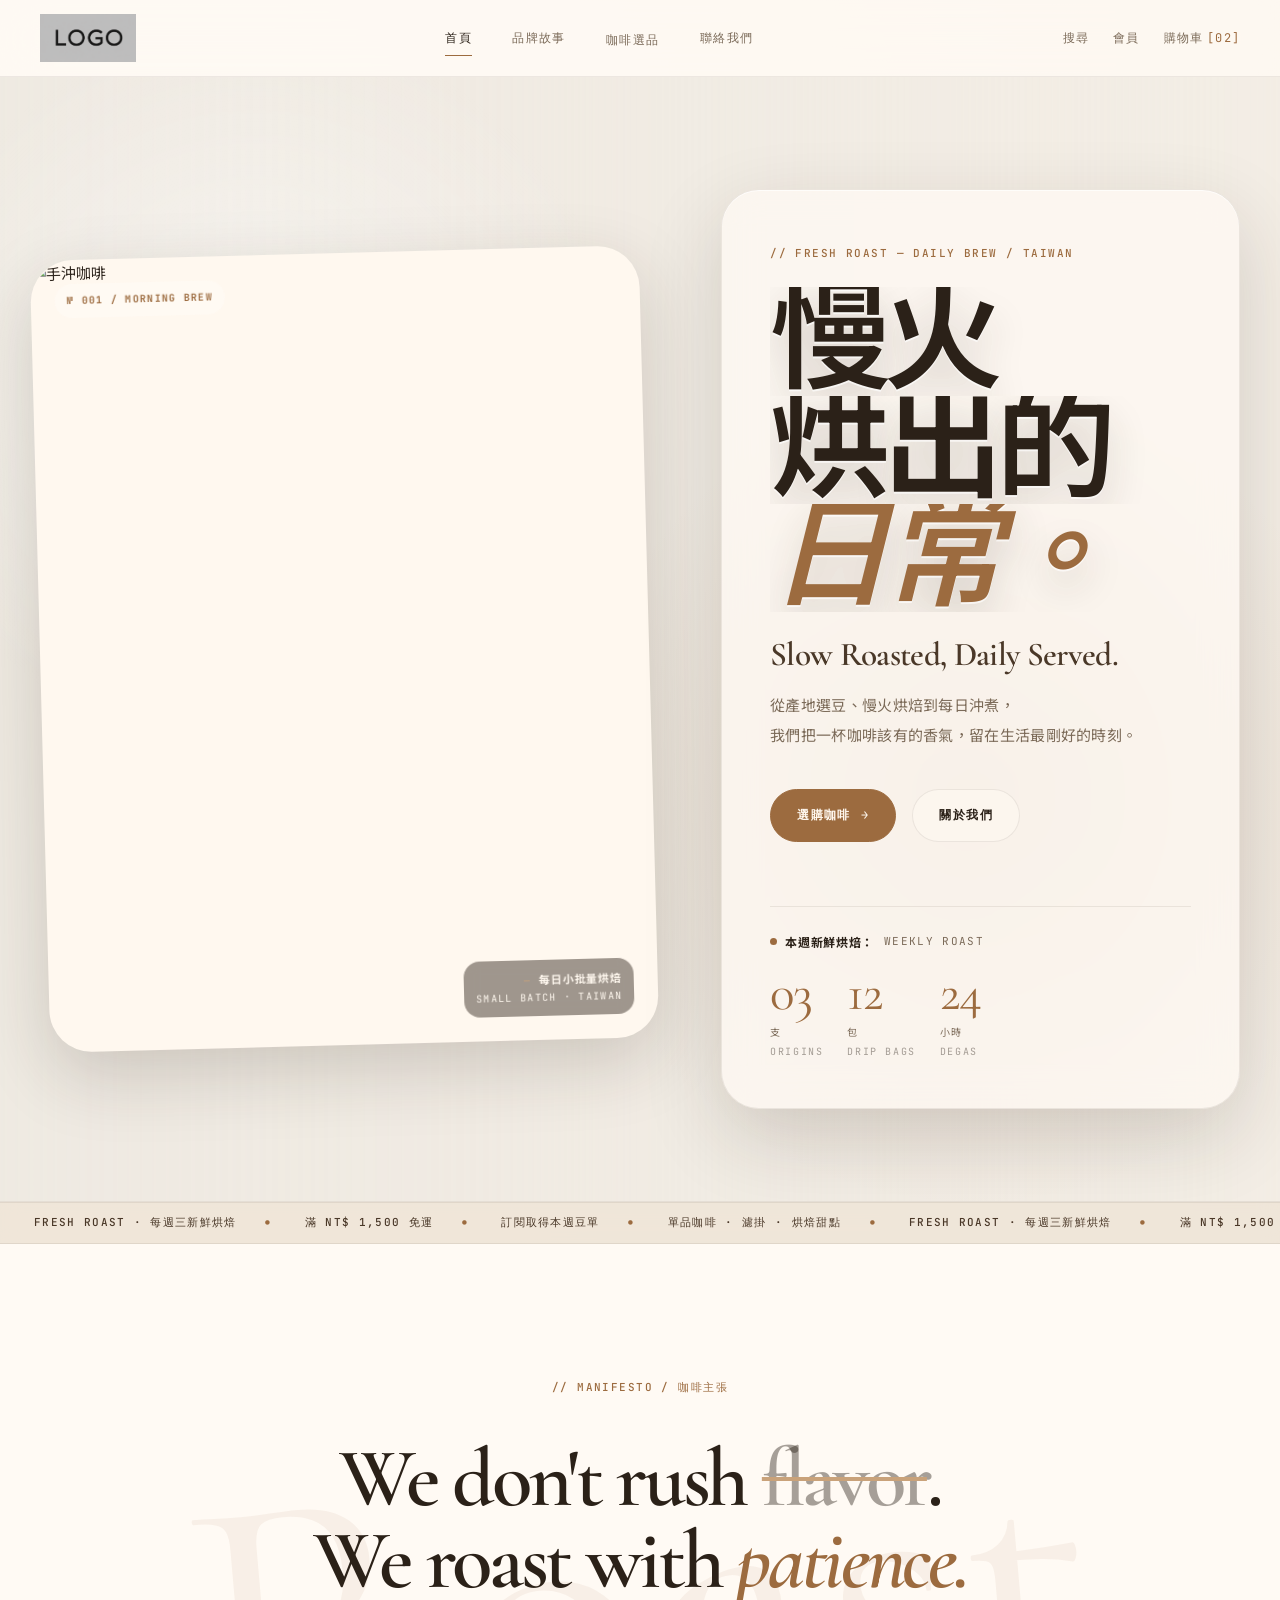
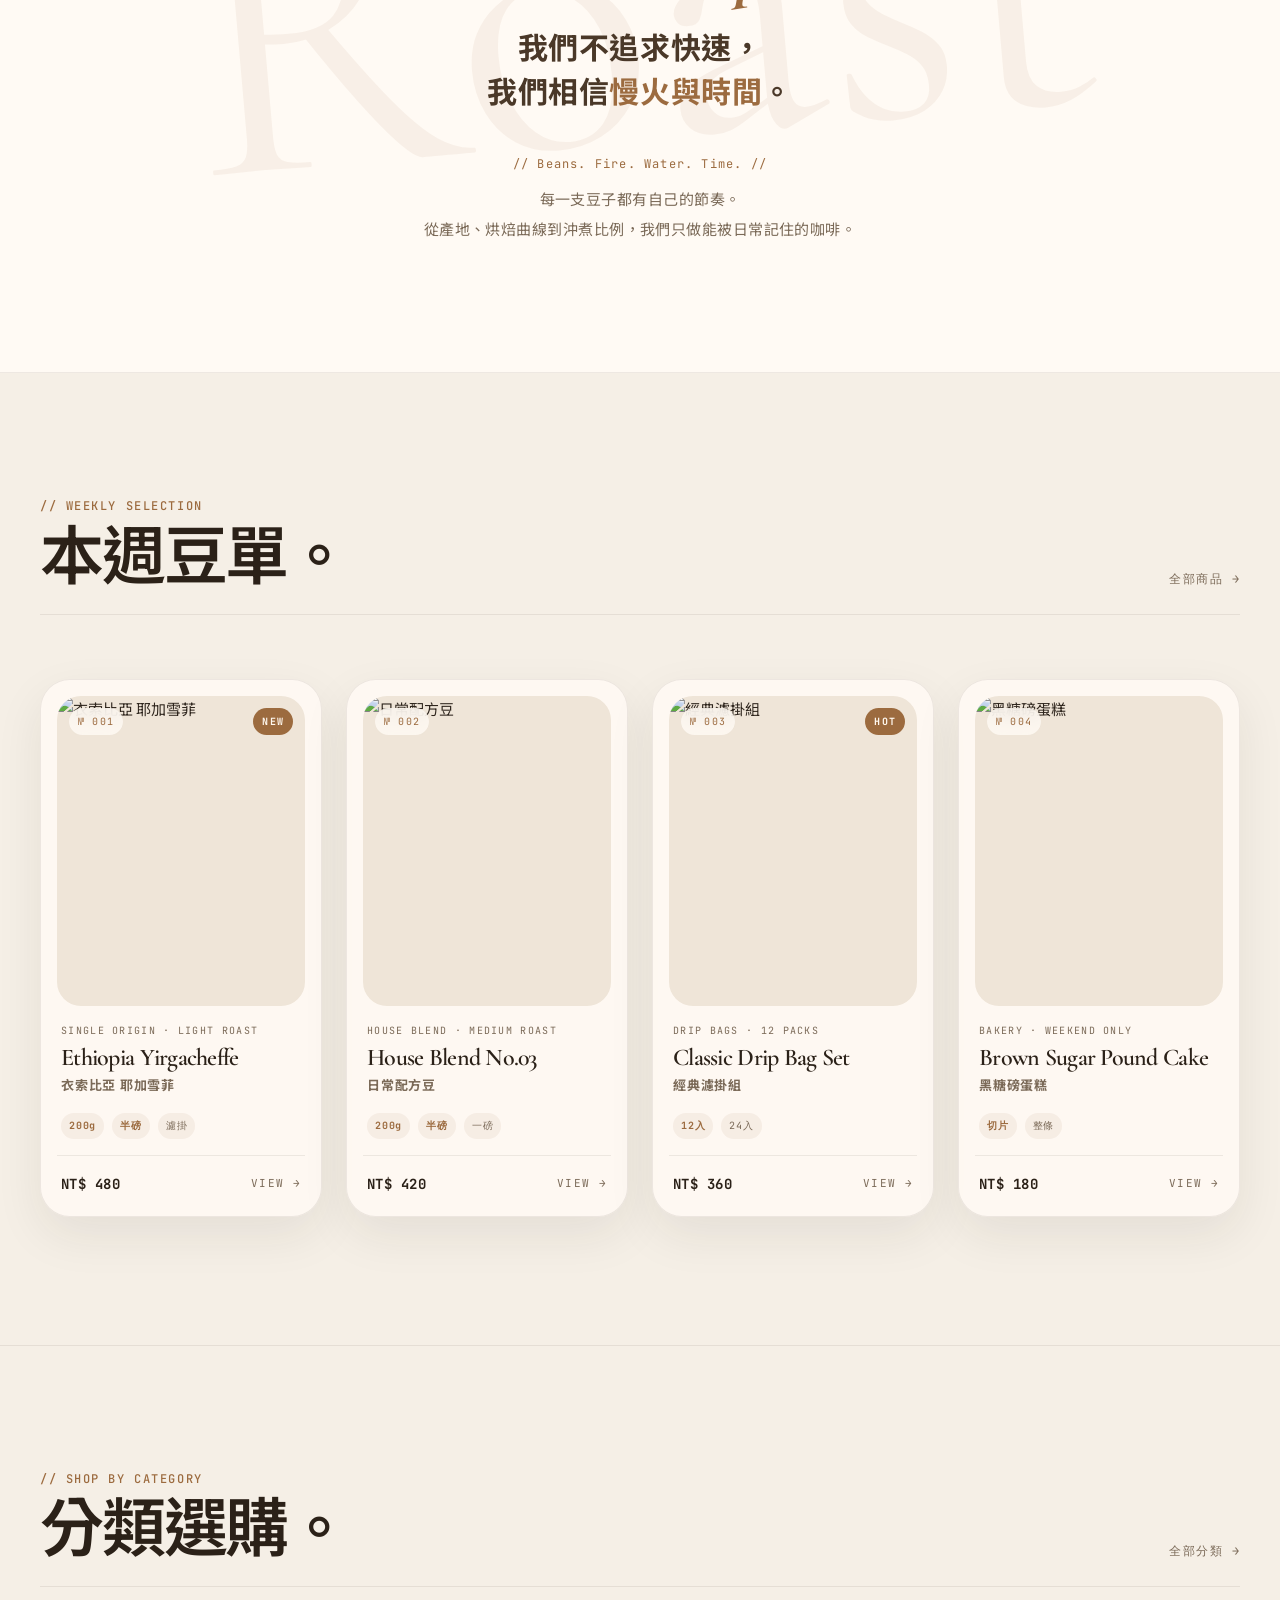
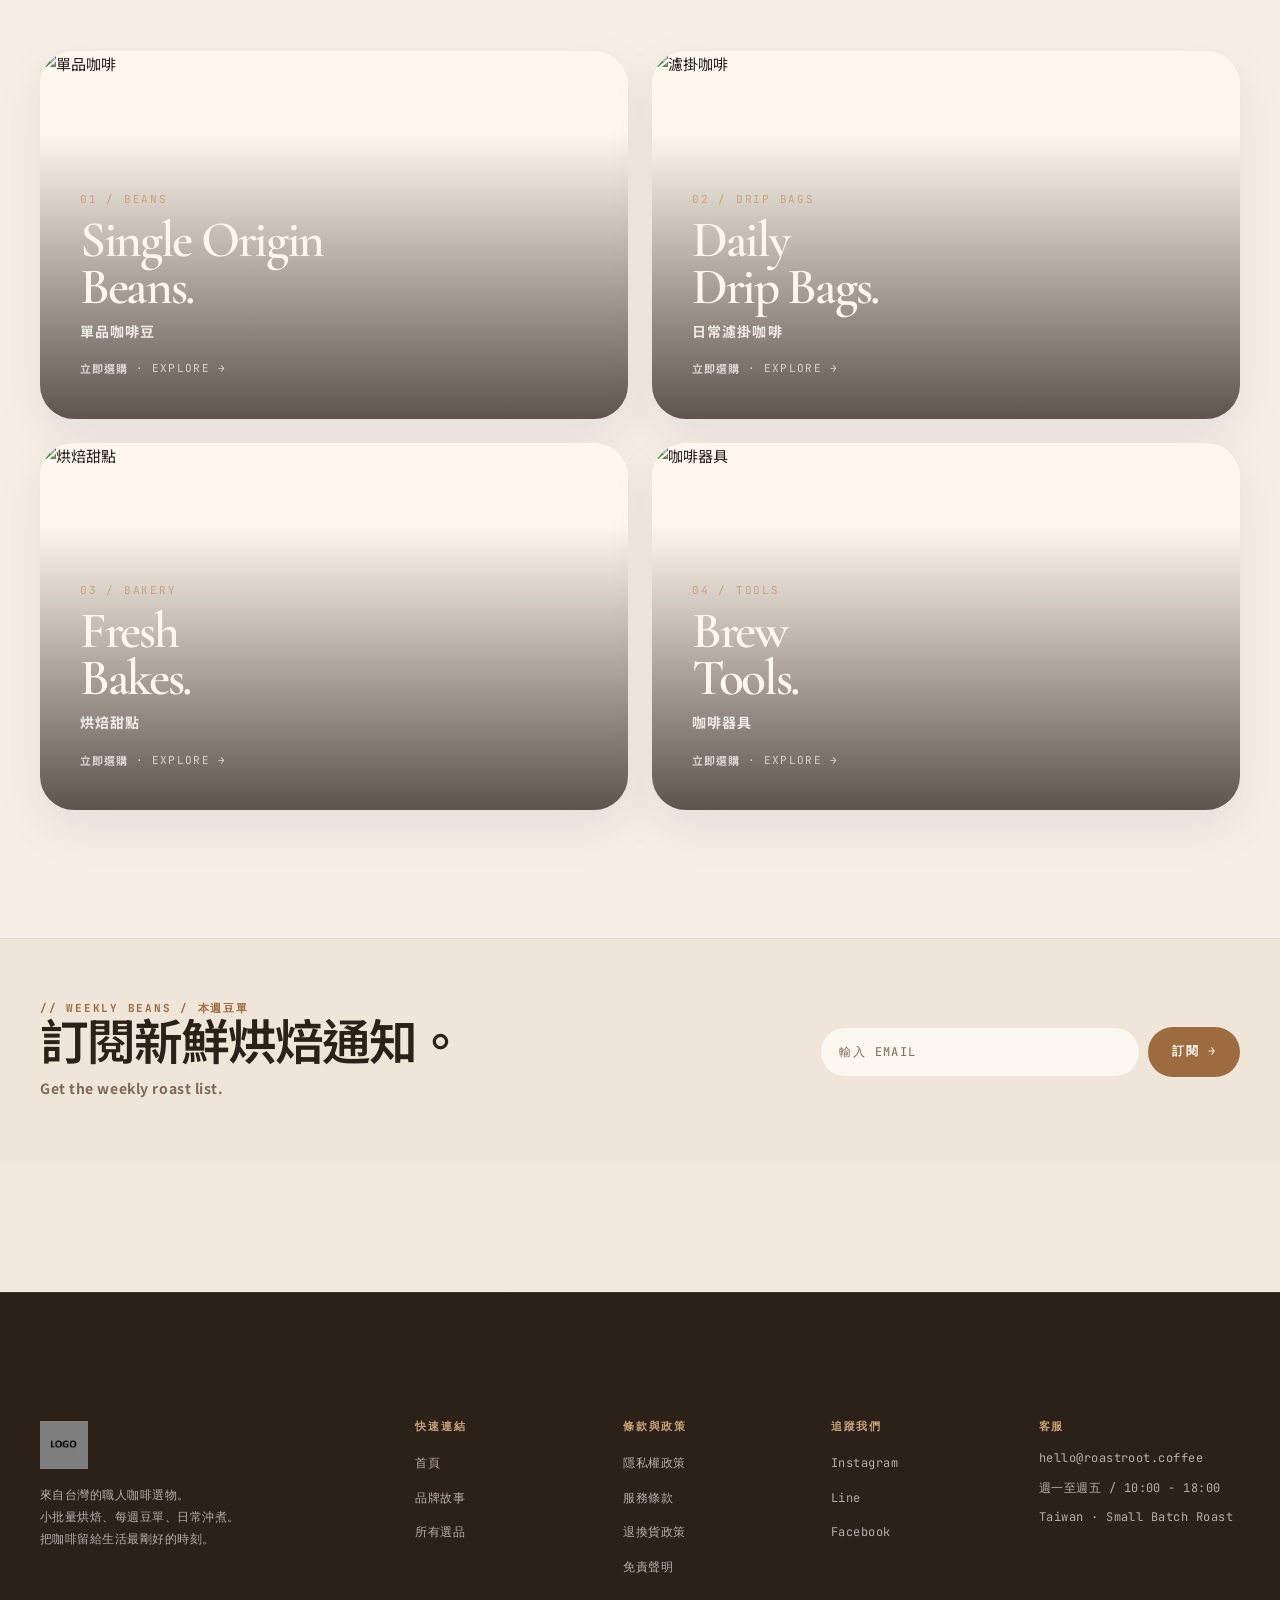
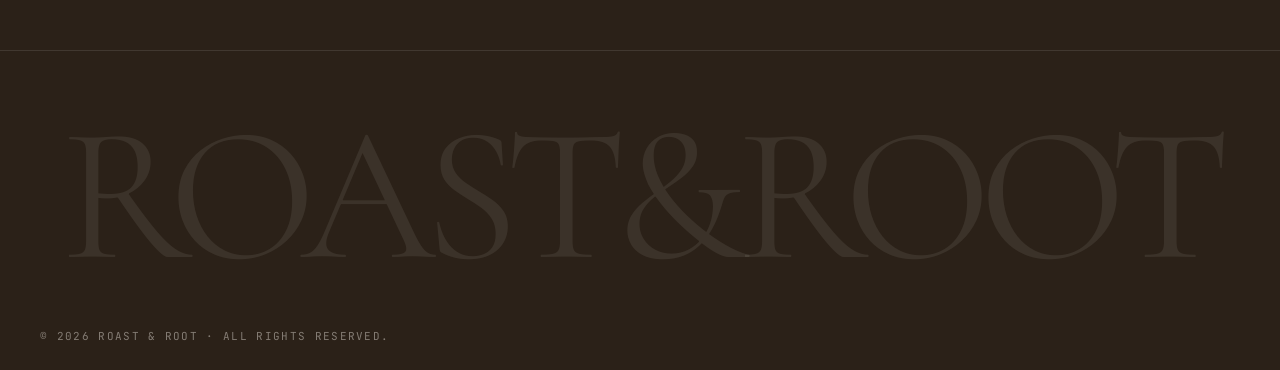
==== index/index.html @ e5cdeaae "first commit" ====
<!DOCTYPE html>
<html lang="zh-Hant">
<head>
  <meta charset="UTF-8">
  <meta name="viewport" content="width=device-width, initial-scale=1.0">
  <meta name="description" content="ROAST & ROOT — 職人咖啡選物。單品咖啡、濾掛咖啡、烘焙甜點與咖啡器具。">
  <meta property="og:title" content="ROAST & ROOT — Fresh Roast Daily Brew">
  <meta property="og:description" content="慢火烘焙 · 每週新鮮豆單 · 把咖啡留給生活剛好的時刻。">
  <title>ROAST & ROOT — 職人咖啡選物</title>
  <link rel="stylesheet" href="../css/base.css">
  <link rel="stylesheet" href="../css/index.css">
</head>
<body>

  <!-- HEADER -->
  <header class="header">
    <div class="header-container">
      <a href="../index/index.html" class="logo">
        <img src="../assets/logo/logo.png" alt="ROAST & ROOT">
      </a>

      <button class="menu-toggle" id="menuToggle" aria-label="開啟選單" aria-expanded="false">
        <span></span><span></span><span></span>
      </button>

      <nav class="nav-menu">
        <a href="../index/index.html" class="active">首頁</a>
        <a href="../about/about.html">品牌故事</a>
        <div class="nav-dropdown">
          <a href="../product/product.html" class="nav-dropdown-trigger">咖啡選品</a>
          <div class="nav-dropdown-menu">
            <a href="../product/product.html">全部商品</a>
            <a href="../product/product.html?category=beans">單品咖啡 / Beans</a>
            <a href="../product/product.html?category=drip">濾掛咖啡 / Drip Bags</a>
            <a href="../product/product.html?category=bakery">烘焙甜點 / Bakery</a>
            <a href="../product/product.html?category=tools">咖啡器具 / Tools</a>
          </div>
        </div>
        <a href="#footer">聯絡我們</a>
      </nav>

      <div class="nav-icons">
        <a href="#">搜尋</a>
        <a href="#">會員</a>
        <a href="#">購物車<span class="cart-count">[02]</span></a>
      </div>
    </div>
  </header>

  <!-- Mobile Drawer -->
  <div class="mobile-drawer" id="mobileDrawer">
    <div class="mobile-drawer-inner">
      <a href="../index/index.html" class="drawer-link active">首頁</a>
      <a href="../about/about.html" class="drawer-link">品牌故事</a>
      <div class="drawer-dropdown">
        <button class="drawer-dropdown-toggle" id="drawerDropdownToggle" type="button">
          咖啡選品 <span class="drawer-arrow">⌄</span>
        </button>
        <div class="drawer-submenu" id="drawerSubmenu">
          <a href="../product/product.html" class="drawer-sublink">全部商品</a>
          <a href="../product/product.html?category=beans" class="drawer-sublink">單品咖啡 / Beans</a>
          <a href="../product/product.html?category=drip" class="drawer-sublink">濾掛咖啡 / Drip Bags</a>
          <a href="../product/product.html?category=bakery" class="drawer-sublink">烘焙甜點 / Bakery</a>
          <a href="../product/product.html?category=tools" class="drawer-sublink">咖啡器具 / Tools</a>
        </div>
      </div>
      <a href="#footer" class="drawer-link">聯絡我們</a>
      <div class="mobile-drawer-icons">
        <a href="#">搜尋</a>
        <a href="#">會員</a>
        <a href="#">購物車 (2)</a>
      </div>
    </div>
  </div>

  <!-- HERO -->
  <section class="hero">
    <div class="hero-grid">
     <div class="hero-right">
        <span class="hero-image-tag">№ 001 / Morning Brew</span>
        <img src="https://images.unsplash.com/photo-1495474472287-4d71bcdd2085?auto=format&fit=crop&w=900&q=80" alt="手沖咖啡">
        <div class="hero-image-meta">
          <span class="line-deco">
            <span class="zh">每日小批量烘焙</span>
          </span><br>
          Small Batch · Taiwan
        </div>
      </div>

      <div class="hero-left">
        <span class="kicker">// Fresh Roast — Daily Brew / Taiwan</span>
        <h1 class="hero-title">
          <span class="line"><span>慢火</span></span>
          <span class="line"><span>烘出的</span></span>
          <span class="line"><span class="accent-text">日常。</span></span>
        </h1>
        <p class="hero-sub">Slow Roasted, Daily Served.</p>
        <p class="hero-desc">
          從產地選豆、慢火烘焙到每日沖煮，<br>
          我們把一杯咖啡該有的香氣，留在生活最剛好的時刻。
        </p>
        <div class="hero-cta-row">
          <a href="../product/product.html" class="btn btn-accent">
            選購咖啡 <span class="arrow">→</span>
          </a>
          <a href="../about/about.html" class="btn btn-outline">
            關於我們
          </a>
        </div>

        <div class="countdown">
          <div class="countdown-label">
            <span class="blink"></span>
            <span class="zh">本週新鮮烘焙：</span>
            Weekly Roast
          </div>
          <div class="countdown-timer">
            <div class="countdown-unit">
              <span class="countdown-num">03</span>
              <span class="countdown-text"><span class="zh">支</span>Origins</span>
            </div>
            <div class="countdown-unit">
              <span class="countdown-num">12</span>
              <span class="countdown-text"><span class="zh">包</span>Drip Bags</span>
            </div>
            <div class="countdown-unit">
              <span class="countdown-num">24</span>
              <span class="countdown-text"><span class="zh">小時</span>Degas</span>
            </div>
          </div>
        </div>
      </div>

      
    </div>
  </section>

  <!-- 跑馬燈：移到 HERO 下方 -->
  <div class="top-marquee">
    <div class="marquee-track">
      <span>Fresh Roast · 每週三新鮮烘焙</span>
      <span>滿 NT$ 1,500 免運</span>
      <span>訂閱取得本週豆單</span>
      <span>單品咖啡 · 濾掛 · 烘焙甜點</span>
      <span>Fresh Roast · 每週三新鮮烘焙</span>
      <span>滿 NT$ 1,500 免運</span>
      <span>訂閱取得本週豆單</span>
      <span>單品咖啡 · 濾掛 · 烘焙甜點</span>
    </div>
  </div>

  <!-- MANIFESTO 品牌主張 -->
  <section class="manifesto">
    <div class="manifesto-container">
      <div class="manifesto-kicker">
        <span class="kicker">// Manifesto / 咖啡主張</span>
      </div>
      <h2 class="manifesto-title">
        We don't rush <span class="strike">flavor</span>.<br>
        We roast with <span class="glow">patience.</span>
      </h2>
      <p class="manifesto-subtitle">
        我們不追求快速，<br>
        我們相信<span class="accent-text">慢火與時間</span>。
      </p>
      <p class="manifesto-desc">
        <span class="mono">// Beans. Fire. Water. Time. //</span>
        每一支豆子都有自己的節奏。<br>
        從產地、烘焙曲線到沖煮比例，我們只做能被日常記住的咖啡。
      </p>
    </div>
  </section>

  <!-- LATEST 本週精選 -->
  <section class="drop-section">
    <div class="section-head">
      <h2>
        <span class="small">// Weekly Selection</span>
        本週豆單。
      </h2>
      <a href="../product/product.html" class="section-head-link">全部商品 →</a>
    </div>

    <div class="drop-grid">
      <a href="../product-detail/product-detail.html" class="product-card">
        <div class="product-card-img">
          <span class="product-card-num">№ 001</span>
          <span class="product-card-badge">New</span>
          <img src="https://images.unsplash.com/photo-1442512595331-e89e73853f31?auto=format&fit=crop&w=600&q=80" alt="衣索比亞 耶加雪菲">
        </div>
        <span class="product-card-tag">Single Origin · Light Roast</span>
        <h3 class="product-card-name">Ethiopia Yirgacheffe</h3>
        <p class="product-card-name-zh">衣索比亞 耶加雪菲</p>
        <div class="product-card-sizes">
          <span class="in-stock">200g</span>
          <span class="in-stock">半磅</span>
          <span class="available">濾掛</span>
        </div>
        <div class="product-card-footer">
          <span class="product-card-price">NT$ 480</span>
          <span class="product-card-link">View →</span>
        </div>
      </a>

      <a href="../product-detail/product-detail.html" class="product-card">
        <div class="product-card-img">
          <span class="product-card-num">№ 002</span>
          <img src="https://images.unsplash.com/photo-1514432324607-a09d9b4aefdd?auto=format&fit=crop&w=600&q=80" alt="日常配方豆">
        </div>
        <span class="product-card-tag">House Blend · Medium Roast</span>
        <h3 class="product-card-name">House Blend No.03</h3>
        <p class="product-card-name-zh">日常配方豆</p>
        <div class="product-card-sizes">
          <span class="in-stock">200g</span>
          <span class="in-stock">半磅</span>
          <span class="available">一磅</span>
        </div>
        <div class="product-card-footer">
          <span class="product-card-price">NT$ 420</span>
          <span class="product-card-link">View →</span>
        </div>
      </a>

      <a href="../product-detail/product-detail.html" class="product-card">
        <div class="product-card-img">
          <span class="product-card-num">№ 003</span>
          <span class="product-card-badge">Hot</span>
          <img src="https://images.unsplash.com/photo-1511920170033-f8396924c348?auto=format&fit=crop&w=600&q=80" alt="經典濾掛組">
        </div>
        <span class="product-card-tag">Drip Bags · 12 Packs</span>
        <h3 class="product-card-name">Classic Drip Bag Set</h3>
        <p class="product-card-name-zh">經典濾掛組</p>
        <div class="product-card-sizes">
          <span class="in-stock">12入</span>
          <span class="available">24入</span>
        </div>
        <div class="product-card-footer">
          <span class="product-card-price">NT$ 360</span>
          <span class="product-card-link">View →</span>
        </div>
      </a>

      <a href="../product-detail/product-detail.html" class="product-card">
        <div class="product-card-img">
          <span class="product-card-num">№ 004</span>
          <img src="https://images.unsplash.com/photo-1509440159596-0249088772ff?auto=format&fit=crop&w=600&q=80" alt="黑糖磅蛋糕">
        </div>
        <span class="product-card-tag">Bakery · Weekend Only</span>
        <h3 class="product-card-name">Brown Sugar Pound Cake</h3>
        <p class="product-card-name-zh">黑糖磅蛋糕</p>
        <div class="product-card-sizes">
          <span class="in-stock">切片</span>
          <span class="available">整條</span>
        </div>
        <div class="product-card-footer">
          <span class="product-card-price">NT$ 180</span>
          <span class="product-card-link">View →</span>
        </div>
      </a>
    </div>
  </section>

  <!-- CATEGORIES 商品分類 -->
  <section class="cat-section">
    <div class="section-head">
      <h2>
        <span class="small">// Shop By Category</span>
        分類選購。
      </h2>
      <a href="../product/product.html" class="section-head-link">全部分類 →</a>
    </div>

    <div class="cat-grid">
      <a href="../product/product.html?category=beans" class="cat-item">
        <img src="https://images.unsplash.com/photo-1442512595331-e89e73853f31?auto=format&fit=crop&w=900&q=80" alt="單品咖啡">
        <div class="cat-overlay">
          <span class="cat-num">01 / Beans</span>
          <h3 class="cat-name">Single Origin<br>Beans.</h3>
          <p class="cat-name-zh">單品咖啡豆</p>
          <span class="cat-desc">
            <span class="zh">立即選購</span> <span>·</span> Explore <span class="arrow">→</span>
          </span>
        </div>
      </a>

      <a href="../product/product.html?category=drip" class="cat-item">
        <img src="https://images.unsplash.com/photo-1498804103079-a6351b050096?auto=format&fit=crop&w=900&q=80" alt="濾掛咖啡">
        <div class="cat-overlay">
          <span class="cat-num">02 / Drip Bags</span>
          <h3 class="cat-name">Daily<br>Drip Bags.</h3>
          <p class="cat-name-zh">日常濾掛咖啡</p>
          <span class="cat-desc">
            <span class="zh">立即選購</span> <span>·</span> Explore <span class="arrow">→</span>
          </span>
        </div>
      </a>

      <a href="../product/product.html?category=bakery" class="cat-item">
        <img src="https://images.unsplash.com/photo-1509440159596-0249088772ff?auto=format&fit=crop&w=900&q=80" alt="烘焙甜點">
        <div class="cat-overlay">
          <span class="cat-num">03 / Bakery</span>
          <h3 class="cat-name">Fresh<br>Bakes.</h3>
          <p class="cat-name-zh">烘焙甜點</p>
          <span class="cat-desc">
            <span class="zh">立即選購</span> <span>·</span> Explore <span class="arrow">→</span>
          </span>
        </div>
      </a>

      <a href="../product/product.html?category=tools" class="cat-item">
        <img src="https://images.unsplash.com/photo-1521302080334-4bebac2763a6?auto=format&fit=crop&w=900&q=80" alt="咖啡器具">
        <div class="cat-overlay">
          <span class="cat-num">04 / Tools</span>
          <h3 class="cat-name">Brew<br>Tools.</h3>
          <p class="cat-name-zh">咖啡器具</p>
          <span class="cat-desc">
            <span class="zh">立即選購</span> <span>·</span> Explore <span class="arrow">→</span>
          </span>
        </div>
      </a>
    </div>
  </section>

  <!-- NEWSLETTER 訂閱 -->
  <section class="news-strip">
    <div class="news-container">
      <div>
        <h2 class="news-title">
          <span class="small">// Weekly Beans / 本週豆單</span>
          訂閱新鮮烘焙通知。
        </h2>
        <p class="news-sub">Get the weekly roast list.</p>
      </div>
      <form class="news-form" onsubmit="event.preventDefault(); alert('已訂閱成功');">
        <input type="email" placeholder="輸入 Email" required>
        <button type="submit">訂閱 →</button>
      </form>
    </div>
  </section>

  <!-- FOOTER -->
  <footer id="footer" class="footer-main">
    <div class="footer-top-container">
      <div class="footer-brand">
        <a href="../index/index.html" class="logo">
          <img src="../assets/logo/logo02.png" alt="ROAST & ROOT">
        </a>
        <p>
          來自台灣的職人咖啡選物。<br>
          小批量烘焙、每週豆單、日常沖煮。<br>
          把咖啡留給生活最剛好的時刻。
        </p>
      </div>

      <div class="footer-column">
        <h4>快速連結</h4>
        <ul>
          <li><a href="../index/index.html">首頁</a></li>
          <li><a href="../about/about.html">品牌故事</a></li>
          <li><a href="../product/product.html">所有選品</a></li>
        </ul>
      </div>

      <div class="footer-column">
        <h4>條款與政策</h4>
        <ul>
          <li><a href="#">隱私權政策</a></li>
          <li><a href="#">服務條款</a></li>
          <li><a href="#">退換貨政策</a></li>
          <li><a href="#">免責聲明</a></li>
        </ul>
      </div>

      <div class="footer-column">
        <h4>追蹤我們</h4>
        <ul>
          <li><a href="#">Instagram</a></li>
          <li><a href="#">Line</a></li>
          <li><a href="#">Facebook</a></li>
        </ul>
      </div>

      <div class="footer-column">
        <h4>客服</h4>
        <p>hello@roastroot.coffee</p>
        <p>週一至週五 / 10:00 - 18:00</p>
        <p>Taiwan · Small Batch Roast</p>
      </div>
    </div>

    <div class="footer-big-text">ROAST&ROOT</div>

    <div class="footer-bottom">
      <p>© 2026 ROAST & ROOT · All Rights Reserved.</p>
    </div>
  </footer>

  <script>
    // ── Header / Drawer ──
    const menuToggle = document.getElementById('menuToggle');
    const mobileDrawer = document.getElementById('mobileDrawer');
    const drawerDropdownToggle = document.getElementById('drawerDropdownToggle');
    const drawerSubmenu = document.getElementById('drawerSubmenu');

    if (menuToggle && mobileDrawer) {
      menuToggle.addEventListener('click', () => {
        menuToggle.classList.toggle('active');
        mobileDrawer.classList.toggle('active');
        menuToggle.setAttribute(
          'aria-expanded',
          menuToggle.classList.contains('active')
        );
      });
    }

    if (drawerDropdownToggle && drawerSubmenu) {
      drawerDropdownToggle.addEventListener('click', () => {
        drawerDropdownToggle.classList.toggle('active');
        drawerSubmenu.classList.toggle('active');
      });
    }
  </script>
</body>
</html>
---- css/base.css ----
/* =========================================
   ROAST & ROOT — Design Tokens
   Vol.07 / Coffee · Warm · Editorial
   ========================================= */
@import url('https://fonts.googleapis.com/css2?family=Cormorant+Garamond:wght@500;600;700&family=JetBrains+Mono:wght@400;500;700&family=Noto+Sans+TC:wght@400;500;700;900&display=swap');

:root {
  --color-cream:       #F5EFE6;
  --color-paper:       #FFFAF4;
  --color-oat:         #EFE5D8;
  --color-latte:       #E2D1BF;
  --color-clay:        #C9A27A;
  --color-roast:       #9C6B3F;
  --color-espresso:    #2B2118;
  --color-coffee:      #4A3828;
  --color-muted:       #7B6A58;
  --color-soft:        rgba(43, 33, 24, 0.08);
  --color-soft-strong: rgba(43, 33, 24, 0.14);

  --bg-page:           var(--color-cream);
  --bg-surface:        var(--color-paper);
  --bg-card:           #FFF8EF;
  --bg-inverse:        var(--color-espresso);
  --text-primary:      var(--color-espresso);
  --text-secondary:    var(--color-muted);
  --text-tertiary:     rgba(43, 33, 24, 0.42);
  --text-inverse:      #FFF8EF;
  --accent:            var(--color-roast);
  --accent-hover:      #7F5432;
  --border-line:       var(--color-soft);
  --border-acid:       rgba(156, 107, 63, 0.22);

  --font-display:      'Cormorant Garamond', 'Noto Sans TC', serif;
  --font-sans:         'Noto Sans TC', system-ui, sans-serif;
  --font-mono:         'JetBrains Mono', monospace;

  --space-1: 4px;   --space-2: 8px;   --space-3: 16px;
  --space-4: 24px;  --space-5: 40px;  --space-6: 64px;
  --space-7: 96px;  --space-8: 128px;

  --container-max:     1440px;
  --header-height:     76px;
  --marquee-height:    42px;

  --radius:            28px;
  --radius-sm:         18px;
  --shadow-soft:       0 18px 48px rgba(43, 33, 24, 0.08);
  --shadow-lift:       0 26px 72px rgba(43, 33, 24, 0.14);
}

*, *::before, *::after { box-sizing: border-box; margin: 0; padding: 0; }
html { -webkit-text-size-adjust: 100%; scroll-behavior: smooth; }
body {
  font-family: var(--font-sans);
  font-size: 15px;
  line-height: 1.75;
  color: var(--text-primary);
  background:
    radial-gradient(circle at 12% 8%, rgba(255,255,255,0.7), transparent 28%),
    linear-gradient(180deg, var(--color-cream), #F1E7DA 100%);
  -webkit-font-smoothing: antialiased;
  overflow-x: hidden;
}
img { max-width: 100%; display: block; }
a { color: inherit; text-decoration: none; }
button { font-family: inherit; cursor: pointer; background: none; border: none; color: inherit; }

h1, h2, h3, h4 {
  font-family: var(--font-display);
  font-weight: 600;
  line-height: 0.98;
  margin: 0;
  letter-spacing: -0.035em;
  color: var(--text-primary);
  text-transform: none;
}
::selection { background: var(--accent); color: var(--text-inverse); }

.logo {
  display: flex;
  align-items: center;
  gap: 8px;
  font-family: var(--font-display);
  font-size: 26px;
  font-weight: 700;
  letter-spacing: -0.03em;
  color: var(--text-primary);
}
.logo img { height: 48px; width: auto; object-fit: contain; display: block; }
.logo .dot {
  width: 7px; height: 7px; background: var(--accent); display: inline-block;
  border-radius: 50%; margin-left: 3px; box-shadow: 0 0 0 6px rgba(156,107,63,0.10);
}

.kicker {
  font-family: var(--font-mono);
  font-size: 11px;
  font-weight: 500;
  letter-spacing: 0.13em;
  color: var(--accent);
  text-transform: uppercase;
  display: inline-block;
}

/* Info strip moved below hero */
.top-marquee {
  height: var(--marquee-height);
  background: rgba(239, 229, 216, 0.9);
  color: var(--color-coffee);
  overflow: hidden;
  position: relative;
  border-top: 1px solid var(--border-line);
  border-bottom: 1px solid var(--border-line);
  backdrop-filter: blur(10px);
}
.marquee-track {
  display: flex;
  align-items: center;
  height: 100%;
  white-space: nowrap;
  animation: marquee 56s linear infinite;
}
.marquee-track span {
  font-family: var(--font-mono);
  font-size: 11px;
  font-weight: 500;
  letter-spacing: 0.12em;
  text-transform: uppercase;
  padding: 0 34px;
  position: relative;
}
.marquee-track span::after {
  content: "•";
  position: absolute;
  right: -4px;
  top: 50%;
  transform: translateY(-50%);
  font-size: 18px;
  color: var(--accent);
}
@keyframes marquee { from { transform: translateX(0); } to { transform: translateX(-50%); } }

.header {
  position: sticky;
  top: 0;
  z-index: 100;
  background: rgba(255, 250, 244, 0.76);
  backdrop-filter: blur(22px);
  -webkit-backdrop-filter: blur(22px);
  border-bottom: 1px solid var(--border-line);
}
.header-container {
  max-width: var(--container-max);
  margin: 0 auto;
  height: var(--header-height);
  padding: 0 var(--space-5);
  display: flex;
  align-items: center;
  justify-content: space-between;
  gap: var(--space-4);
}
.nav-menu { display: flex; align-items: center; gap: var(--space-5); }
.nav-menu > a, .nav-dropdown-trigger {
  font-family: var(--font-mono);
  font-size: 12px;
  font-weight: 500;
  letter-spacing: 0.12em;
  text-transform: uppercase;
  color: var(--text-secondary);
  padding: 8px 0;
  position: relative;
  transition: color 0.2s;
}
.nav-menu > a:hover, .nav-dropdown-trigger:hover,
.nav-menu > a.active, .nav-dropdown-trigger.active { color: var(--text-primary); }
.nav-menu > a.active::before, .nav-dropdown-trigger.active::before {
  content: "";
  position: absolute;
  left: 0; right: 0; bottom: 1px;
  height: 1px;
  background: var(--accent);
}
.nav-dropdown { position: relative; }
.nav-dropdown-menu {
  position: absolute;
  top: calc(100% + 18px);
  left: 50%;
  transform: translateX(-50%) translateY(8px);
  min-width: 230px;
  background: rgba(255,250,244,0.95);
  border: 1px solid var(--border-line);
  border-radius: 20px;
  padding: 10px;
  box-shadow: var(--shadow-soft);
  opacity: 0;
  visibility: hidden;
  transition: opacity 0.2s, visibility 0.2s, transform 0.2s;
}
.nav-dropdown:hover .nav-dropdown-menu { opacity: 1; visibility: visible; transform: translateX(-50%) translateY(0); }
.nav-dropdown-menu a {
  display: block;
  padding: 12px 14px;
  border-radius: 14px;
  font-family: var(--font-mono);
  font-size: 11px;
  letter-spacing: 0.10em;
  text-transform: uppercase;
  color: var(--text-secondary);
  transition: color 0.15s, background 0.15s;
}
.nav-dropdown-menu a:hover { color: var(--accent); background: rgba(156,107,63,0.08); }
.nav-icons { display: flex; gap: var(--space-4); align-items: center; }
.nav-icons a {
  font-family: var(--font-mono); font-size: 12px; letter-spacing: 0.10em;
  text-transform: uppercase; color: var(--text-secondary); transition: color 0.2s;
}
.nav-icons a:hover, .cart-count { color: var(--accent); }
.cart-count { margin-left: 4px; }

.menu-toggle { display: none; width: 42px; height: 42px; flex-direction: column; justify-content: center; align-items: center; gap: 5px; }
.menu-toggle span { display: block; width: 22px; height: 2px; background: var(--text-primary); transition: transform 0.25s, opacity 0.25s; }
.menu-toggle.active span:nth-child(1) { transform: translateY(7px) rotate(45deg); }
.menu-toggle.active span:nth-child(2) { opacity: 0; }
.menu-toggle.active span:nth-child(3) { transform: translateY(-7px) rotate(-45deg); }

.mobile-drawer {
  position: fixed;
  top: var(--header-height);
  left: 0; right: 0; bottom: 0;
  background: rgba(255,250,244,0.98);
  transform: translateX(100%);
  transition: transform 0.3s ease;
  overflow-y: auto;
  z-index: 99;
  border-top: 1px solid var(--border-line);
}
.mobile-drawer.active { transform: translateX(0); }
.mobile-drawer-inner { padding: var(--space-5); }
.drawer-link, .drawer-dropdown-toggle {
  display: flex;
  justify-content: space-between;
  width: 100%;
  padding: 18px 0;
  font-family: var(--font-mono);
  font-size: 13px;
  letter-spacing: 0.14em;
  text-transform: uppercase;
  color: var(--text-primary);
  border-bottom: 1px solid var(--border-line);
}
.drawer-link.active { color: var(--accent); }
.drawer-dropdown { border-bottom: 1px solid var(--border-line); }
.drawer-dropdown-toggle { border-bottom: none; background: transparent; align-items: center; }
.drawer-arrow { transition: transform 0.25s; color: var(--accent); }
.drawer-dropdown-toggle.active .drawer-arrow { transform: rotate(180deg); }
.drawer-submenu { max-height: 0; overflow: hidden; transition: max-height 0.3s ease; }
.drawer-submenu.active { max-height: 420px; }
.drawer-sublink {
  display: block;
  padding: 12px 0 12px var(--space-4);
  font-family: var(--font-mono);
  font-size: 11px;
  letter-spacing: 0.12em;
  text-transform: uppercase;
  color: var(--text-secondary);
}
.mobile-drawer-icons { margin-top: var(--space-6); padding-top: var(--space-5); border-top: 1px solid var(--border-line); display: flex; flex-direction: column; gap: var(--space-3); }
.mobile-drawer-icons a { font-family: var(--font-mono); font-size: 11px; letter-spacing: 0.12em; text-transform: uppercase; color: var(--text-secondary); }

.btn {
  display: inline-flex; align-items: center; justify-content: center; gap: 10px;
  padding: 15px 26px;
  border-radius: 999px;
  font-family: var(--font-mono);
  font-size: 12px;
  font-weight: 700;
  letter-spacing: 0.12em;
  text-transform: uppercase;
  border: 1px solid var(--accent);
  background: var(--accent);
  color: var(--text-inverse);
  transition: transform 0.2s, background 0.2s, box-shadow 0.2s;
  cursor: pointer;
}
.btn:hover { transform: translateY(-2px); background: var(--accent-hover); box-shadow: 0 14px 30px rgba(156,107,63,0.18); }
.btn-outline { background: rgba(255,250,244,0.45); color: var(--text-primary); border-color: var(--border-line); }
.btn-outline:hover { background: var(--bg-surface); color: var(--text-primary); border-color: var(--accent); }
.btn-accent { background: var(--accent); border-color: var(--accent); color: var(--text-inverse); }
.btn .arrow { display: inline-block; transition: transform 0.2s; }
.btn:hover .arrow { transform: translateX(4px); }

.section-head {
  max-width: var(--container-max);
  margin: 0 auto var(--space-6);
  display: flex;
  justify-content: space-between;
  align-items: flex-end;
  gap: var(--space-4);
  padding-bottom: var(--space-4);
  border-bottom: 1px solid var(--border-line);
}
.section-head h2 { font-size: clamp(46px, 5vw, 76px); line-height: 0.95; }
.section-head h2 .small {
  display: block;
  font-family: var(--font-mono);
  font-size: 12px;
  font-weight: 500;
  letter-spacing: 0.13em;
  color: var(--accent);
  margin-bottom: var(--space-3);
  text-transform: uppercase;
}
.section-head-link { font-family: var(--font-mono); font-size: 12px; letter-spacing: 0.12em; text-transform: uppercase; color: var(--text-secondary); white-space: nowrap; }
.section-head-link:hover { color: var(--accent); }

.footer-main {
  background: #2B2118;
  color: var(--text-inverse);
  padding: var(--space-8) 0 var(--space-4);
  border-top: 1px solid rgba(255,255,255,0.08);
  margin-top: var(--space-8);
}
.footer-top-container {
  max-width: var(--container-max);
  margin: 0 auto;
  padding: 0 var(--space-5) var(--space-6);
  display: grid;
  grid-template-columns: 2fr 1fr 1fr 1fr 1.2fr;
  gap: var(--space-5);
  border-bottom: 1px solid rgba(255,255,255,0.10);
}
.footer-brand .logo { font-size: 46px; margin-bottom: var(--space-3); color: var(--text-inverse); }
.footer-brand p, .footer-column p, .footer-column a {
  font-family: var(--font-mono);
  font-size: 12px;
  letter-spacing: 0.04em;
  color: rgba(255,250,244,0.66);
  line-height: 1.8;
}
.footer-brand p { max-width: 340px; }
.footer-column h4 {
  font-family: var(--font-mono);
  font-size: 11px;
  font-weight: 700;
  letter-spacing: 0.16em;
  color: var(--color-clay);
  text-transform: uppercase;
  margin-bottom: var(--space-3);
}
.footer-column ul { list-style: none; padding: 0; }
.footer-column li, .footer-column p { margin-bottom: 8px; }
.footer-column a:hover { color: var(--text-inverse); }
.footer-big-text {
  font-family: var(--font-display);
  font-size: clamp(70px, 15vw, 230px);
  line-height: 0.85;
  letter-spacing: -0.065em;
  color: rgba(255,250,244,0.08);
  text-align: center;
  margin: var(--space-6) 0 var(--space-4);
  overflow: hidden;
  white-space: nowrap;
  user-select: none;
}
.footer-bottom {
  max-width: var(--container-max);
  margin: 0 auto;
  padding: var(--space-4) var(--space-5) 0;
  display: flex;
  justify-content: space-between;
  align-items: center;
  flex-wrap: wrap;
  gap: var(--space-3);
}
.footer-bottom p { font-family: var(--font-mono); font-size: 11px; letter-spacing: 0.12em; color: rgba(255,250,244,0.42); text-transform: uppercase; }

@media (max-width: 1100px) {
  .footer-top-container { grid-template-columns: 1fr 1fr; gap: var(--space-5); }
  .footer-brand { grid-column: span 2; }
}
@media (max-width: 960px) {
  .nav-menu, .nav-icons { display: none; }
  .menu-toggle { display: flex; }
  .header-container { padding: 0 var(--space-4); }
  .header { z-index: 9999; }
  .mobile-drawer { display: block !important; top: var(--header-height) !important; z-index: 99999 !important; height: calc(100dvh - var(--header-height)) !important; }
  .mobile-drawer.active { transform: translateX(0) !important; }
}
@media (max-width: 768px) {
  .footer-top-container { grid-template-columns: 1fr 1fr; }
  .footer-brand { grid-column: span 2; }
  .footer-bottom { flex-direction: column; text-align: center; }
}
@media (max-width: 560px) {
  :root { --header-height: 68px; }
  .footer-top-container { grid-template-columns: 1fr; }
  .footer-brand { grid-column: span 1; }
  .section-head { flex-direction: column; align-items: flex-start; }
  .logo img { height: 42px; }
  .top-marquee { height: 38px; }
}
---- css/index.css ----
/* =========================================
   ROAST & ROOT — Index Page
   Coffee Editorial / Blurred Hero
   ========================================= */

.hero {
  position: relative;
  min-height: calc(100vh - var(--header-height));
  overflow: hidden;
  background: var(--bg-page);
  border-bottom: 1px solid var(--border-line);
}
.hero::before {
  content: "";
  position: absolute;
  inset: 0;
  background:
    linear-gradient(90deg, rgba(245,239,230,0.94) 0%, rgba(245,239,230,0.76) 42%, rgba(245,239,230,0.28) 100%),
    url("https://images.unsplash.com/photo-1495474472287-4d71bcdd2085?auto=format&fit=crop&w=1800&q=85") center / cover no-repeat;
  filter: blur(10px) saturate(0.9) contrast(0.95);
  transform: scale(1.06);
  z-index: 0;
}
.hero::after {
  content: "";
  position: absolute;
  inset: 0;
  background:
    radial-gradient(circle at 20% 28%, rgba(255,255,255,0.52), transparent 28%),
    radial-gradient(circle at 76% 64%, rgba(156,107,63,0.14), transparent 34%);
  z-index: 1;
  pointer-events: none;
}
.hero-grid {
  position: relative;
  z-index: 2;
  max-width: var(--container-max);
  margin: 0 auto;
  min-height: calc(100vh - var(--header-height));
  padding: 112px var(--space-5) 92px;
  display: grid;
  grid-template-columns: 1.08fr 0.92fr;
  align-items: center;
  gap: 72px;
}
.hero-left {
  max-width: 560px;
  padding: 48px;
  background: rgba(255, 250, 244, 0.72);
  border: 1px solid rgba(43, 33, 24, 0.08);
  border-radius: 38px;
  box-shadow: 0 28px 80px rgba(43, 33, 24, 0.16), inset 0 1px 0 rgba(255,255,255,0.68);
  backdrop-filter: blur(18px);
}
.hero-left .kicker { margin-bottom: var(--space-4); }
.hero-title {
  font-family: var(--font-display);
  font-size: clamp(64px, 9.4vw, 150px);
  line-height: 0.9;
  letter-spacing: -0.06em;
  margin-bottom: var(--space-4);
  font-weight: 600;
  color: var(--text-primary);
  text-shadow: 0 2px 0 rgba(255,255,255,0.65), 0 18px 38px rgba(43,33,24,0.18);
}
.hero-title .line { display: block; overflow: hidden; }
.hero-title .line span { display: inline-block; animation: rise 1s cubic-bezier(0.2,0.8,0.2,1) backwards; }
.hero-title .line:nth-child(1) span { animation-delay: 0.1s; }
.hero-title .line:nth-child(2) span { animation-delay: 0.25s; }
.hero-title .line:nth-child(3) span { animation-delay: 0.4s; }
.hero-title .accent-text { color: var(--accent); font-style: italic; }
@keyframes rise { from { transform: translateY(110%); } to { transform: translateY(0); } }
.hero-sub {
  font-family: var(--font-display);
  font-size: clamp(24px, 2.6vw, 38px);
  font-weight: 600;
  color: var(--color-coffee);
  letter-spacing: -0.02em;
  line-height: 1.15;
  margin-bottom: var(--space-3);
}
.hero-desc {
  font-family: var(--font-sans);
  font-size: 15px;
  color: var(--text-secondary);
  max-width: 500px;
  margin-bottom: var(--space-5);
  line-height: 1.95;
  letter-spacing: 0.02em;
}
.hero-cta-row { display: flex; gap: var(--space-3); align-items: center; margin-bottom: var(--space-6); flex-wrap: wrap; }
.countdown { border-top: 1px solid var(--border-line); padding-top: var(--space-4); }
.countdown-label { font-family: var(--font-mono); font-size: 11px; letter-spacing: 0.12em; text-transform: uppercase; color: var(--text-secondary); margin-bottom: var(--space-3); display: flex; align-items: center; }
.countdown-label .zh { font-family: var(--font-sans); font-size: 12px; letter-spacing: 0.06em; color: var(--text-primary); margin-right: 10px; font-weight: 700; }
.countdown-label .blink { display: inline-block; width: 7px; height: 7px; background: var(--accent); border-radius: 50%; margin-right: 8px; animation: blink 1.8s infinite; }
@keyframes blink { 0%,55% { opacity: 1; } 56%,100% { opacity: 0.25; } }
.countdown-timer { display: flex; gap: var(--space-4); font-family: var(--font-mono); }
.countdown-unit { display: flex; flex-direction: column; gap: 4px; }
.countdown-num { font-family: var(--font-display); font-size: clamp(36px, 4vw, 54px); line-height: 1; color: var(--accent); letter-spacing: -0.03em; }
.countdown-text { font-size: 10px; letter-spacing: 0.16em; color: var(--text-tertiary); text-transform: uppercase; }
.countdown-text .zh { display: block; font-family: var(--font-sans); letter-spacing: 0.08em; color: var(--text-secondary); margin-bottom: 2px; }
.hero-right {
  position: relative;
  aspect-ratio: 4/5.2;
  background: var(--bg-card);
  overflow: hidden;
  border-radius: 42px;
  box-shadow: 0 24px 70px rgba(43,33,24,0.18);
  transform: rotate(-1.5deg);
}
.hero-right img { width: 100%; height: 100%; object-fit: cover; filter: saturate(0.92) contrast(0.95); transition: transform 0.7s ease; }
.hero-right:hover img { transform: scale(1.035); }
.hero-image-tag {
  position: absolute; top: var(--space-4); left: var(--space-4);
  background: rgba(255,250,244,0.82); color: var(--accent);
  padding: 8px 12px; border-radius: 999px;
  font-family: var(--font-mono); font-size: 10px; font-weight: 700; letter-spacing: 0.13em; text-transform: uppercase; z-index: 2;
  backdrop-filter: blur(10px);
}
.hero-image-meta {
  position: absolute; bottom: var(--space-4); right: var(--space-4);
  font-family: var(--font-mono); font-size: 10px; letter-spacing: 0.13em; color: var(--text-inverse); text-transform: uppercase; z-index: 2; text-align: right; line-height: 1.7;
  background: rgba(43,33,24,0.45); padding: 10px 12px; border-radius: 16px; backdrop-filter: blur(8px);
}
.hero-image-meta .zh { font-family: var(--font-sans); letter-spacing: 0.08em; font-size: 11px; font-weight: 700; }
.hero-image-meta .line-deco::before { content: "— "; color: var(--color-clay); }

.manifesto {
  background: var(--bg-surface);
  padding: var(--space-8) var(--space-5);
  border-bottom: 1px solid var(--border-line);
  position: relative;
  overflow: hidden;
}
.manifesto::before {
  content: "Roast";
  position: absolute;
  top: 50%; left: 50%; transform: translate(-50%,-50%) rotate(-5deg);
  font-family: var(--font-display);
  font-size: clamp(170px, 32vw, 480px);
  color: rgba(156,107,63,0.07);
  z-index: 0;
  pointer-events: none;
}
.manifesto-container { max-width: 1050px; margin: 0 auto; position: relative; z-index: 1; text-align: center; }
.manifesto-kicker { margin-bottom: var(--space-5); }
.manifesto-title { font-size: clamp(44px, 6.5vw, 92px); line-height: 0.98; letter-spacing: -0.04em; margin-bottom: var(--space-4); }
.manifesto-title .strike { text-decoration: line-through; text-decoration-color: var(--color-clay); text-decoration-thickness: 4px; color: rgba(43,33,24,0.42); }
.manifesto-title .glow { color: var(--accent); font-style: italic; }
.manifesto-subtitle { font-size: clamp(20px, 2.4vw, 30px); font-weight: 700; color: var(--color-coffee); letter-spacing: 0.02em; line-height: 1.45; margin-bottom: var(--space-5); }
.manifesto-subtitle .accent-text { color: var(--accent); }
.manifesto-desc { font-size: 15px; letter-spacing: 0.03em; color: var(--text-secondary); max-width: 620px; margin: 0 auto; line-height: 2; }
.manifesto-desc .mono { font-family: var(--font-mono); font-size: 12px; color: var(--accent); letter-spacing: 0.1em; display: block; margin-bottom: var(--space-2); }

.drop-section, .cat-section { background: var(--bg-page); padding: var(--space-8) var(--space-5); border-bottom: 1px solid var(--border-line); }
.drop-grid { max-width: var(--container-max); margin: 0 auto; display: grid; grid-template-columns: repeat(4, 1fr); gap: 24px; }
.product-card {
  background: rgba(255,250,244,0.86);
  border: 1px solid var(--border-line);
  border-radius: 30px;
  padding: var(--space-3);
  display: flex;
  flex-direction: column;
  position: relative;
  box-shadow: var(--shadow-soft);
  transition: transform .35s ease, box-shadow .35s ease, border-color .35s ease;
  overflow: hidden;
}
.product-card:hover { transform: translateY(-6px); box-shadow: var(--shadow-lift); border-color: rgba(156,107,63,0.18); }
.product-card-img { aspect-ratio: 4/5; background: var(--color-oat); overflow: hidden; position: relative; margin-bottom: var(--space-3); border-radius: 24px; }
.product-card-img img { width: 100%; height: 100%; object-fit: cover; filter: saturate(0.92) contrast(0.96); transition: transform .55s ease, filter .55s ease; }
.product-card:hover .product-card-img img { transform: scale(1.04); filter: saturate(1.02) contrast(0.98); }
.product-card-num, .product-card-badge {
  position: absolute; top: 12px; font-family: var(--font-mono); font-size: 10px; letter-spacing: 0.12em; z-index: 2;
  background: rgba(255,250,244,0.82); color: var(--accent); backdrop-filter: blur(8px); padding: 5px 9px; border-radius: 999px;
}
.product-card-num { left: 12px; }
.product-card-badge { right: 12px; font-weight: 700; color: var(--text-inverse); background: var(--accent); text-transform: uppercase; }
.product-card-tag { font-family: var(--font-mono); font-size: 10px; letter-spacing: 0.13em; color: var(--text-secondary); text-transform: uppercase; margin-bottom: 6px; padding: 0 4px; }
.product-card-name { font-size: 24px; line-height: 1.05; margin-bottom: 4px; letter-spacing: -0.03em; color: var(--text-primary); padding: 0 4px; }
.product-card-name-zh { font-size: 13px; font-weight: 700; letter-spacing: 0.06em; color: var(--text-secondary); margin-bottom: var(--space-3); padding: 0 4px; }
.product-card-sizes { display: flex; gap: 8px; margin-bottom: var(--space-3); font-family: var(--font-mono); font-size: 10px; letter-spacing: 0.08em; padding: 0 4px; flex-wrap: wrap; }
.product-card-sizes span { padding: 4px 8px; border-radius: 999px; background: rgba(156,107,63,0.08); color: var(--text-secondary); }
.product-card-sizes .sold-out { color: var(--text-tertiary); text-decoration: line-through; }
.product-card-sizes .in-stock { color: var(--accent); font-weight: 700; }
.product-card-footer { display: flex; justify-content: space-between; align-items: center; padding: var(--space-3) 4px 4px; border-top: 1px solid var(--border-line); margin-top: auto; }
.product-card-price { font-family: var(--font-mono); font-size: 14px; font-weight: 700; color: var(--text-primary); letter-spacing: 0.03em; }
.product-card-link { font-family: var(--font-mono); font-size: 11px; letter-spacing: 0.12em; color: var(--text-secondary); text-transform: uppercase; transition: color .2s; }
.product-card:hover .product-card-link { color: var(--accent); }

.cat-grid { max-width: var(--container-max); margin: 0 auto; display: grid; grid-template-columns: repeat(2, 1fr); gap: 24px; }
.cat-item { position: relative; aspect-ratio: 16/10; overflow: hidden; background: var(--bg-card); display: block; border-radius: 34px; box-shadow: var(--shadow-soft); }
.cat-item img { width: 100%; height: 100%; object-fit: cover; filter: saturate(0.88) brightness(0.84); transition: filter .5s, transform .6s; }
.cat-item:hover img { filter: saturate(1) brightness(0.9); transform: scale(1.04); }
.cat-overlay { position: absolute; inset: 0; display: flex; flex-direction: column; justify-content: flex-end; padding: var(--space-5); background: linear-gradient(180deg, rgba(43,33,24,0) 22%, rgba(43,33,24,0.76) 100%); z-index: 2; color: var(--text-inverse); }
.cat-num { font-family: var(--font-mono); font-size: 11px; letter-spacing: 0.16em; color: var(--color-clay); text-transform: uppercase; margin-bottom: var(--space-2); }
.cat-name { font-size: clamp(34px, 4vw, 58px); line-height: 0.92; margin-bottom: 8px; color: var(--text-inverse); letter-spacing: -0.045em; }
.cat-name-zh { font-size: 14px; font-weight: 700; letter-spacing: 0.08em; color: rgba(255,250,244,0.86); margin-bottom: var(--space-3); }
.cat-desc { font-family: var(--font-mono); font-size: 11px; letter-spacing: 0.12em; color: rgba(255,250,244,0.72); text-transform: uppercase; display: flex; align-items: center; gap: 8px; transition: color .2s, transform .3s; }
.cat-desc .zh { font-family: var(--font-sans); letter-spacing: 0.08em; font-weight: 700; }
.cat-item:hover .cat-desc { color: var(--color-clay); transform: translateX(6px); }

.news-strip { background: var(--color-oat); color: var(--text-primary); padding: var(--space-6) var(--space-5); position: relative; overflow: hidden; }
.news-container { max-width: var(--container-max); margin: 0 auto; display: grid; grid-template-columns: 1fr auto; gap: var(--space-5); align-items: center; }
.news-title { font-size: clamp(34px, 3.8vw, 56px); line-height: 0.95; letter-spacing: -0.04em; color: var(--text-primary); margin-bottom: 8px; }
.news-title .small { display: block; font-family: var(--font-mono); font-size: 11px; font-weight: 700; letter-spacing: 0.16em; margin-bottom: var(--space-2); color: var(--accent); text-transform: uppercase; }
.news-sub { font-size: 14px; font-weight: 700; color: var(--text-secondary); letter-spacing: 0.04em; }
.news-form { display: flex; gap: 8px; background: transparent; }
.news-form input { background: rgba(255,250,244,0.82); border: 1px solid var(--border-line); border-radius: 999px; padding: 16px 18px; font-family: var(--font-mono); font-size: 12px; letter-spacing: 0.08em; color: var(--text-primary); width: 320px; outline: none; }
.news-form input::placeholder { color: var(--text-secondary); text-transform: uppercase; letter-spacing: 0.12em; }
.news-form button { background: var(--accent); color: var(--text-inverse); padding: 16px 24px; font-family: var(--font-mono); font-size: 12px; font-weight: 700; letter-spacing: 0.12em; text-transform: uppercase; border-radius: 999px; transition: background .2s, transform .2s; cursor: pointer; }
.news-form button:hover { background: var(--accent-hover); transform: translateY(-2px); }

@media (max-width: 1100px) { .drop-grid { grid-template-columns: repeat(2, 1fr); } }
@media (max-width: 768px) {
  .hero-grid { grid-template-columns: 1fr; gap: var(--space-5); padding: var(--space-6) var(--space-4) var(--space-5); }
  .hero-left { padding: 36px 28px; border-radius: 30px; }
  .hero-right { aspect-ratio: 4/3; transform: rotate(0); border-radius: 30px; }
  .countdown-timer { gap: var(--space-3); flex-wrap: wrap; }
  .news-container { grid-template-columns: 1fr; }
  .news-form { flex-direction: column; }
  .news-form input { width: 100%; }
  .cat-grid { grid-template-columns: 1fr; }
  .drop-section, .cat-section, .manifesto { padding-left: var(--space-4); padding-right: var(--space-4); }
}
@media (max-width: 480px) { .drop-grid { grid-template-columns: 1fr; } .hero-title { font-size: clamp(56px, 19vw, 82px); } }
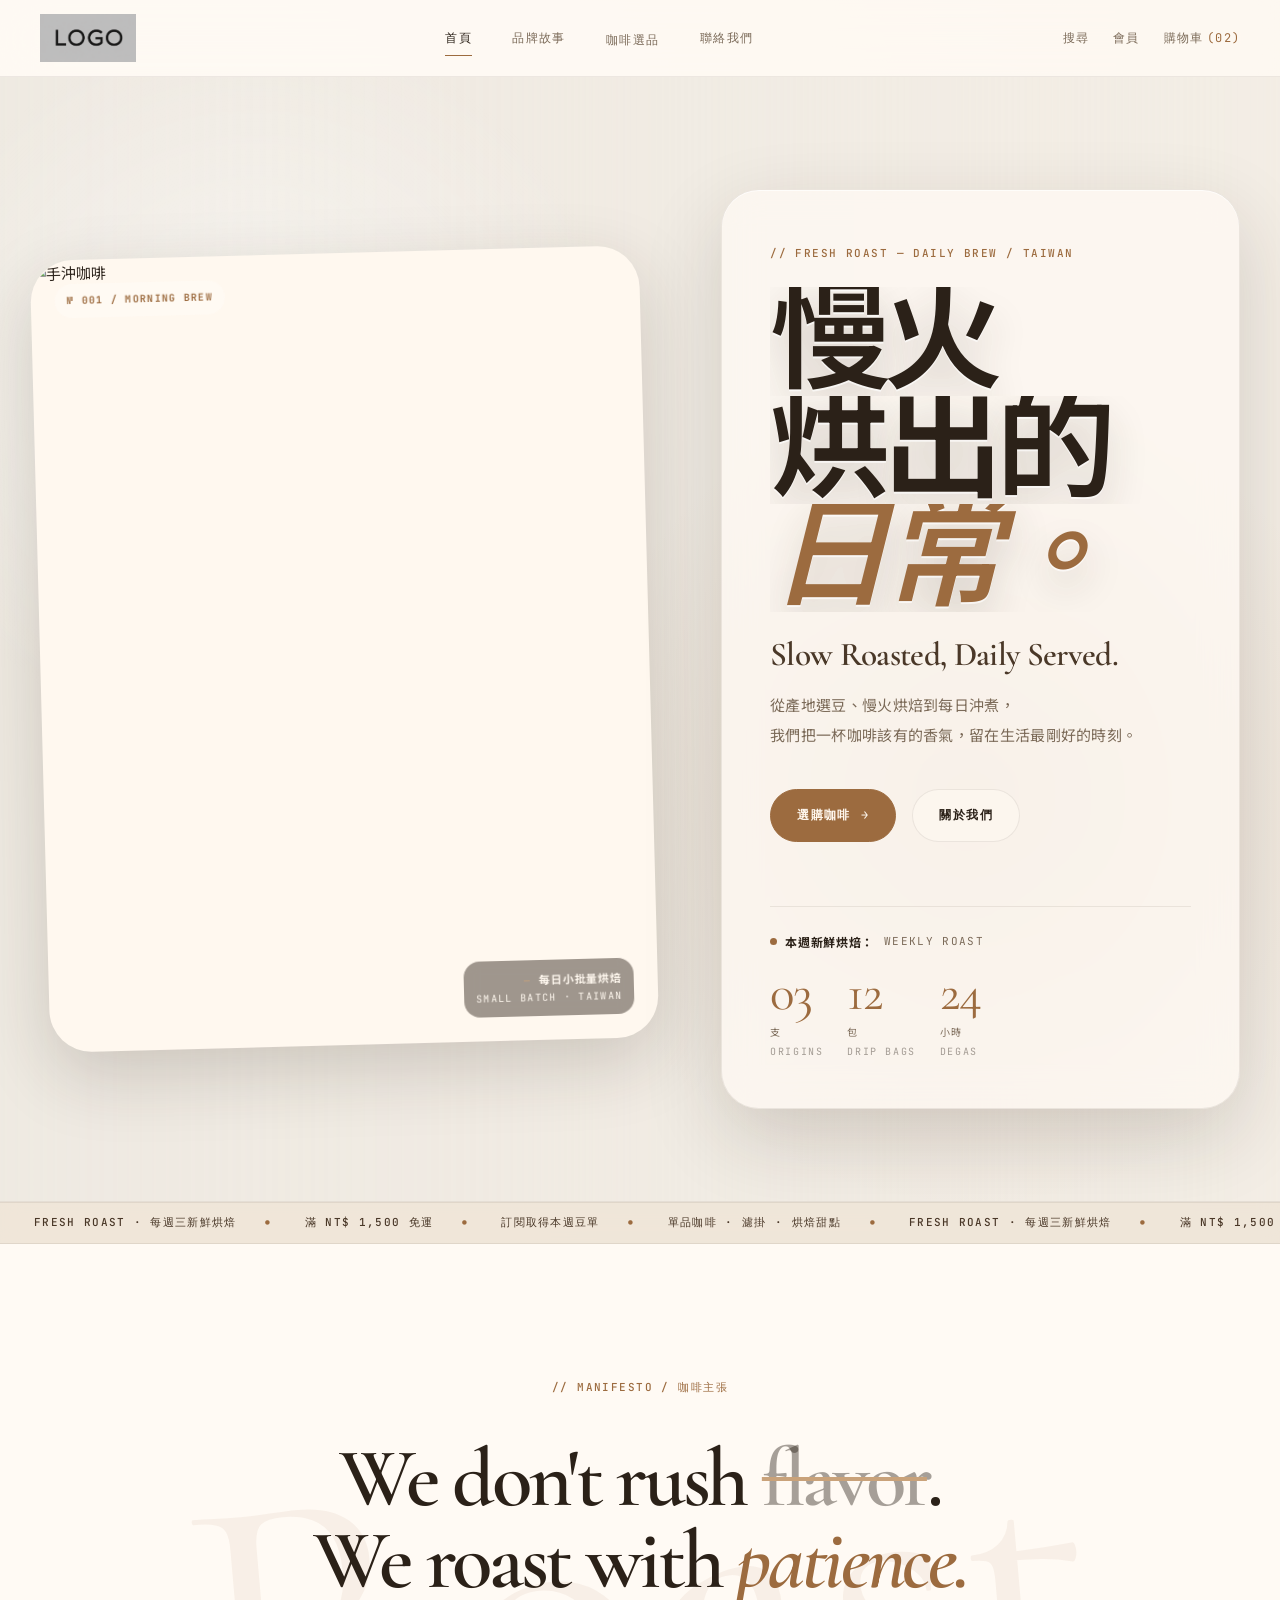
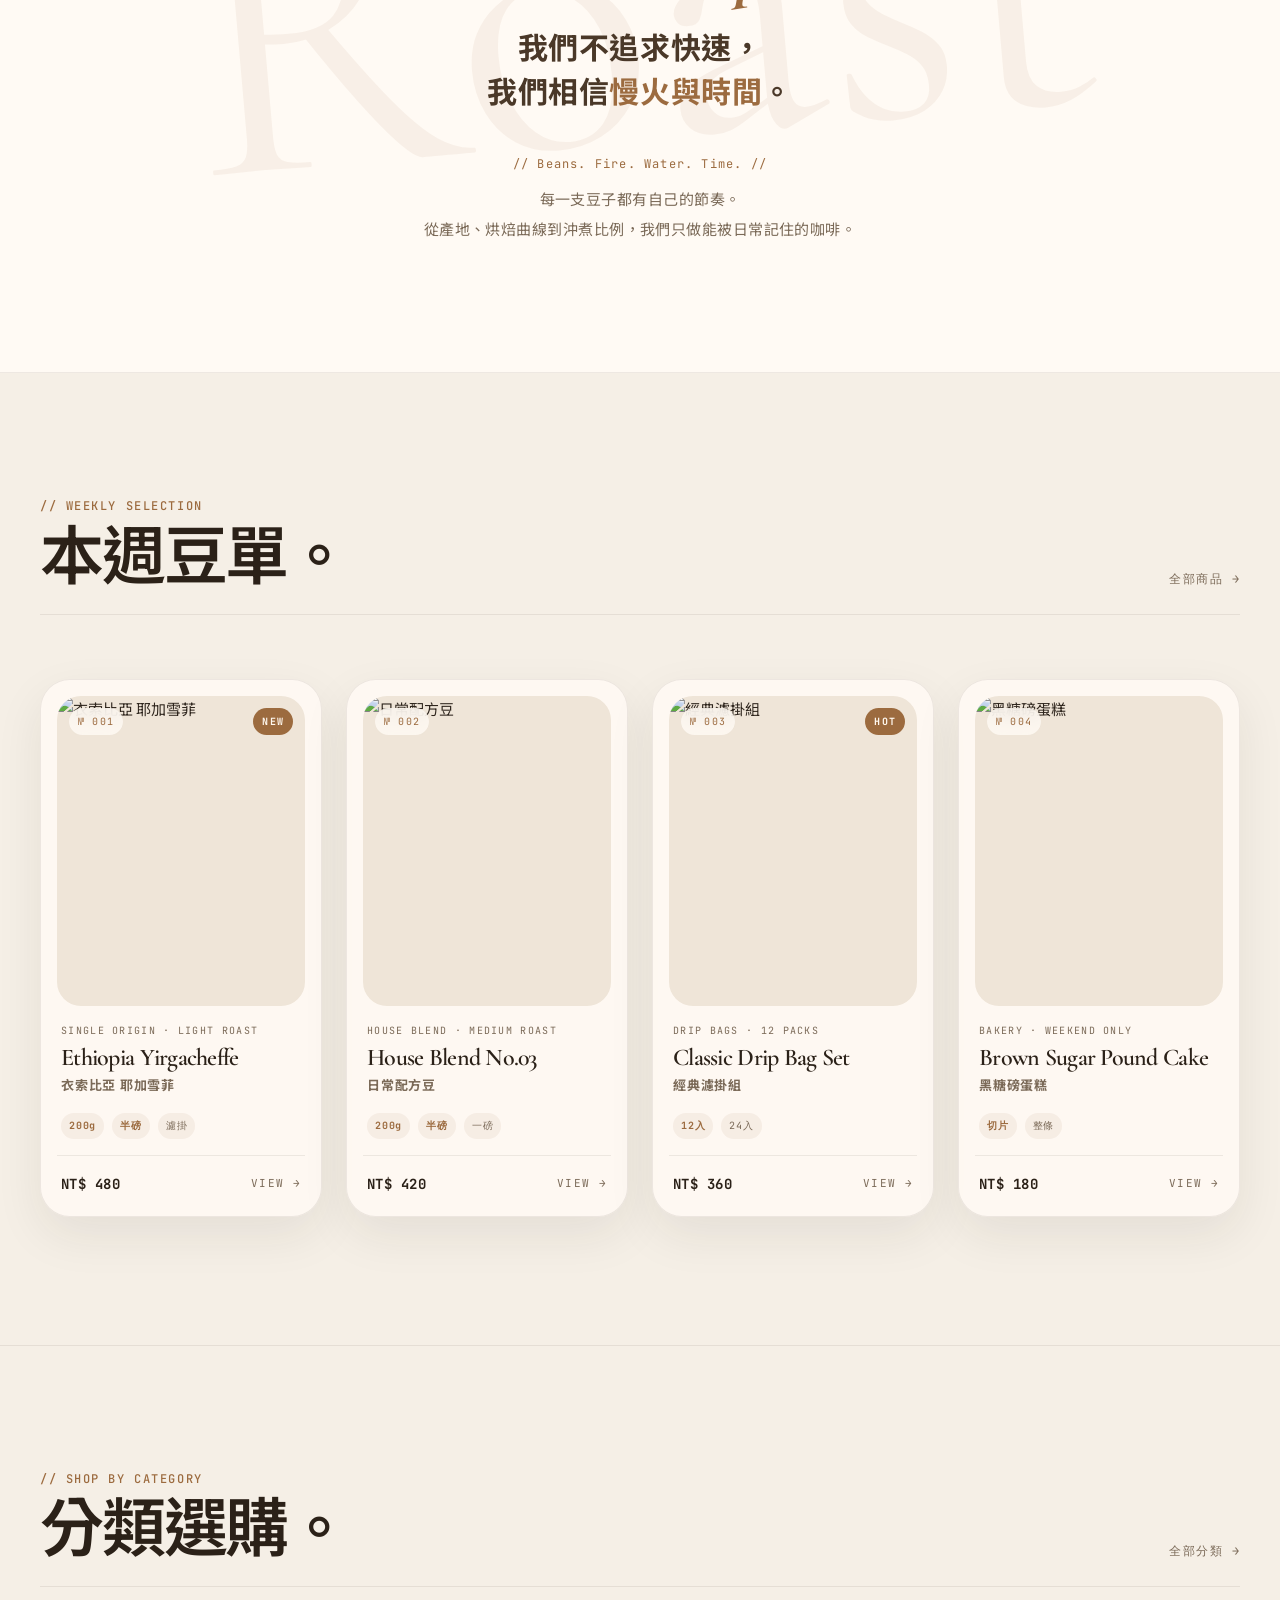
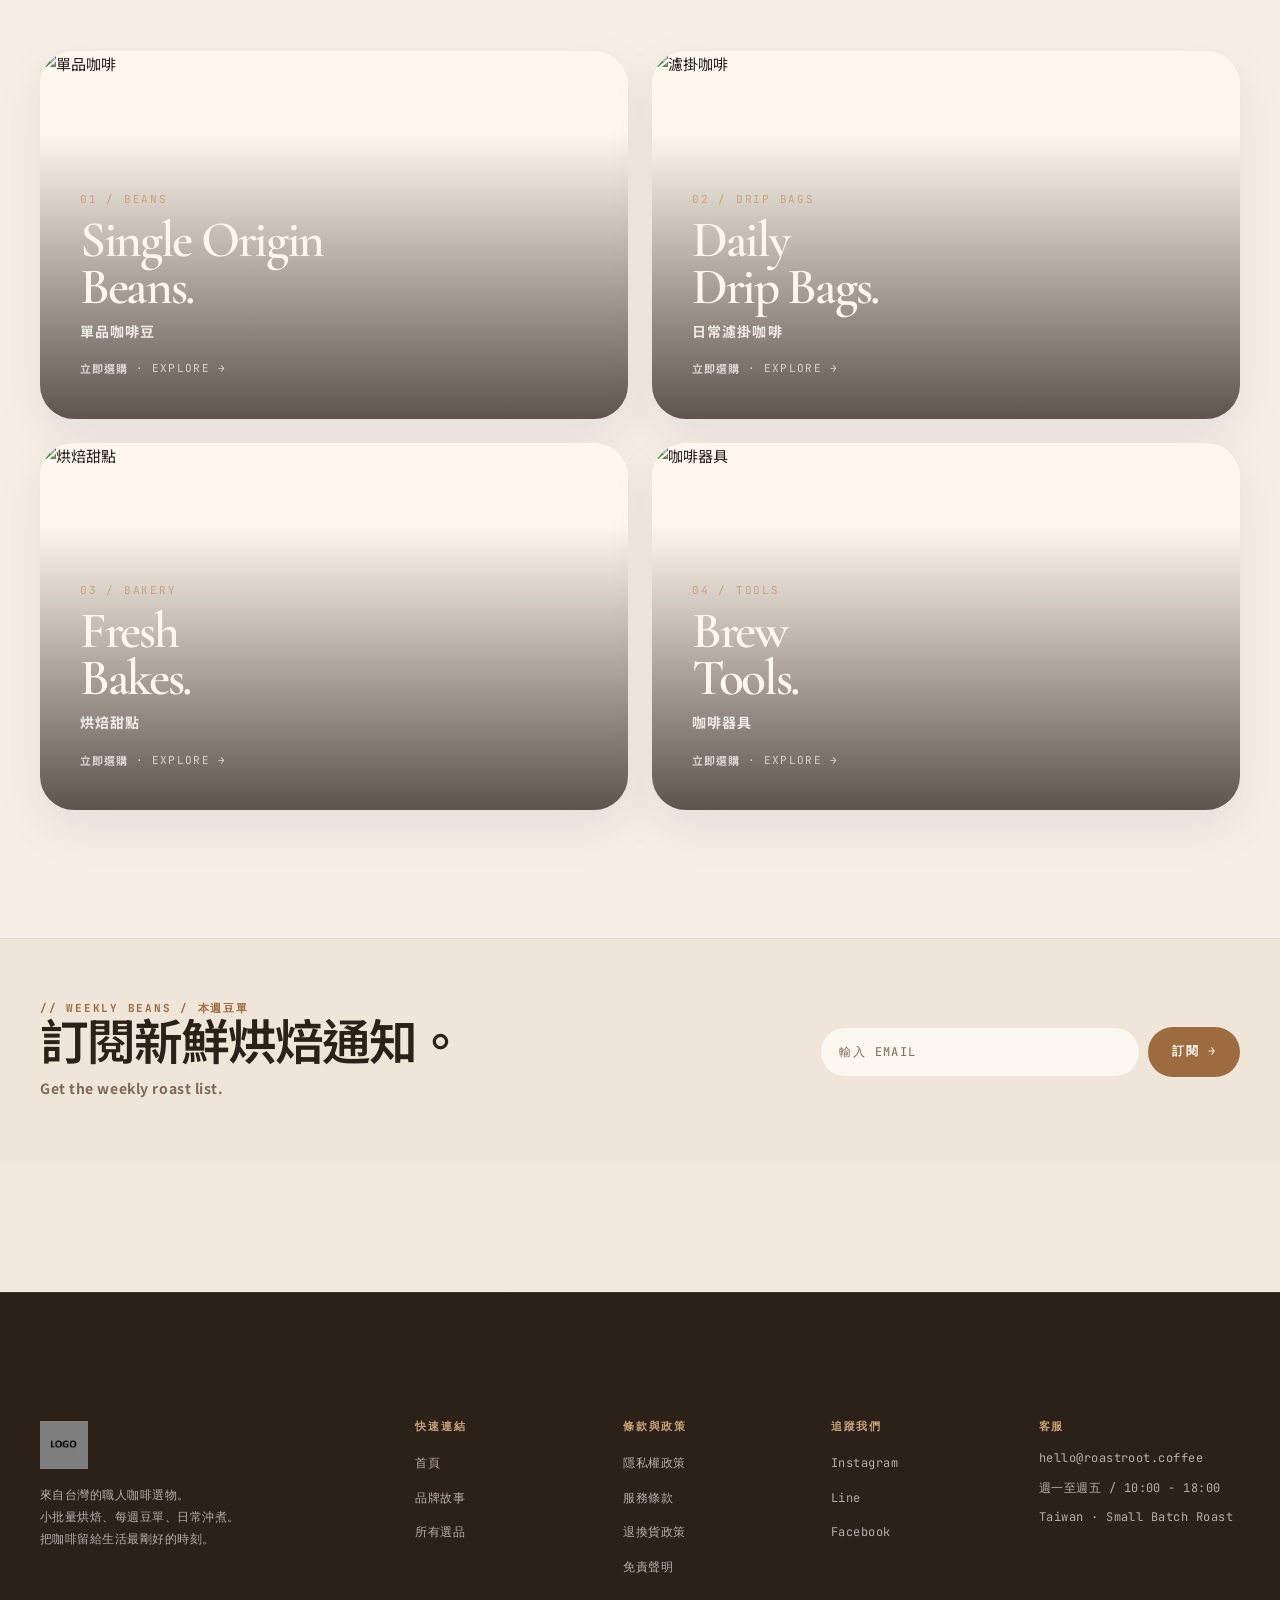
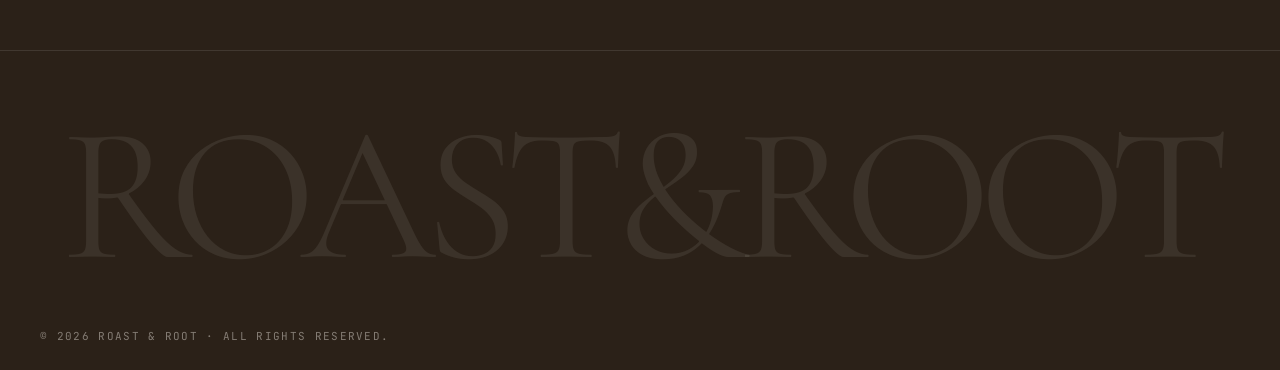
==== commit 2aa3d88a: "first commit" ====
--- a/index/index.html
+++ b/index/index.html
@@ -30,10 +30,10 @@
           <a href="../product/product.html" class="nav-dropdown-trigger">咖啡選品</a>
           <div class="nav-dropdown-menu">
             <a href="../product/product.html">全部商品</a>
-            <a href="../product/product.html?category=beans">單品咖啡 / Beans</a>
-            <a href="../product/product.html?category=drip">濾掛咖啡 / Drip Bags</a>
-            <a href="../product/product.html?category=bakery">烘焙甜點 / Bakery</a>
-            <a href="../product/product.html?category=tools">咖啡器具 / Tools</a>
+            <a href="../product/product.html?category=tees">單品咖啡 / Beans</a>
+            <a href="../product/product.html?category=outerwear">濾掛咖啡 / Drip Bags</a>
+            <a href="../product/product.html?category=bottoms">烘焙甜點 / Bakery</a>
+            <a href="../product/product.html?category=accessories">咖啡器具 / Tools</a>
           </div>
         </div>
         <a href="#footer">聯絡我們</a>
@@ -42,7 +42,7 @@
       <div class="nav-icons">
         <a href="#">搜尋</a>
         <a href="#">會員</a>
-        <a href="#">購物車<span class="cart-count">[02]</span></a>
+        <a href="#">購物車<span class="cart-count">(02)</span></a>
       </div>
     </div>
   </header>
@@ -50,18 +50,18 @@
   <!-- Mobile Drawer -->
   <div class="mobile-drawer" id="mobileDrawer">
     <div class="mobile-drawer-inner">
-      <a href="../index/index.html" class="drawer-link active">首頁</a>
-      <a href="../about/about.html" class="drawer-link">品牌故事</a>
+      <a href="../index/index.html" class="drawer-link">首頁</a>
+      <a href="../about/about.html" class="drawer-link active">品牌故事</a>
       <div class="drawer-dropdown">
         <button class="drawer-dropdown-toggle" id="drawerDropdownToggle" type="button">
           咖啡選品 <span class="drawer-arrow">⌄</span>
         </button>
         <div class="drawer-submenu" id="drawerSubmenu">
           <a href="../product/product.html" class="drawer-sublink">全部商品</a>
-          <a href="../product/product.html?category=beans" class="drawer-sublink">單品咖啡 / Beans</a>
-          <a href="../product/product.html?category=drip" class="drawer-sublink">濾掛咖啡 / Drip Bags</a>
-          <a href="../product/product.html?category=bakery" class="drawer-sublink">烘焙甜點 / Bakery</a>
-          <a href="../product/product.html?category=tools" class="drawer-sublink">咖啡器具 / Tools</a>
+          <a href="../product/product.html?category=tees" class="drawer-sublink">單品咖啡 / Beans</a>
+          <a href="../product/product.html?category=outerwear" class="drawer-sublink">濾掛咖啡 / Drip Bags</a>
+          <a href="../product/product.html?category=bottoms" class="drawer-sublink">烘焙甜點 / Bakery</a>
+          <a href="../product/product.html?category=accessories" class="drawer-sublink">咖啡器具 / Tools</a>
         </div>
       </div>
       <a href="#footer" class="drawer-link">聯絡我們</a>
@@ -271,7 +271,7 @@
     </div>
 
     <div class="cat-grid">
-      <a href="../product/product.html?category=beans" class="cat-item">
+      <a href="../product/product.html?category=tees" class="cat-item">
         <img src="https://images.unsplash.com/photo-1442512595331-e89e73853f31?auto=format&fit=crop&w=900&q=80" alt="單品咖啡">
         <div class="cat-overlay">
           <span class="cat-num">01 / Beans</span>
@@ -283,7 +283,7 @@
         </div>
       </a>
 
-      <a href="../product/product.html?category=drip" class="cat-item">
+      <a href="../product/product.html?category=outerwear" class="cat-item">
         <img src="https://images.unsplash.com/photo-1498804103079-a6351b050096?auto=format&fit=crop&w=900&q=80" alt="濾掛咖啡">
         <div class="cat-overlay">
           <span class="cat-num">02 / Drip Bags</span>
@@ -295,7 +295,7 @@
         </div>
       </a>
 
-      <a href="../product/product.html?category=bakery" class="cat-item">
+      <a href="../product/product.html?category=bottoms" class="cat-item">
         <img src="https://images.unsplash.com/photo-1509440159596-0249088772ff?auto=format&fit=crop&w=900&q=80" alt="烘焙甜點">
         <div class="cat-overlay">
           <span class="cat-num">03 / Bakery</span>
@@ -307,7 +307,7 @@
         </div>
       </a>
 
-      <a href="../product/product.html?category=tools" class="cat-item">
+      <a href="../product/product.html?category=accessories" class="cat-item">
         <img src="https://images.unsplash.com/photo-1521302080334-4bebac2763a6?auto=format&fit=crop&w=900&q=80" alt="咖啡器具">
         <div class="cat-overlay">
           <span class="cat-num">04 / Tools</span>
--- a/css/index.css
+++ b/css/index.css
@@ -223,4 +223,6 @@
   .cat-grid { grid-template-columns: 1fr; }
   .drop-section, .cat-section, .manifesto { padding-left: var(--space-4); padding-right: var(--space-4); }
 }
-@media (max-width: 480px) { .drop-grid { grid-template-columns: 1fr; } .hero-title { font-size: clamp(56px, 19vw, 82px); } }
+@media (max-width: 480px) { 
+  .drop-grid { grid-template-columns: 1fr; } 
+  .hero-title { font-size: clamp(56px, 19vw, 82px); } }
